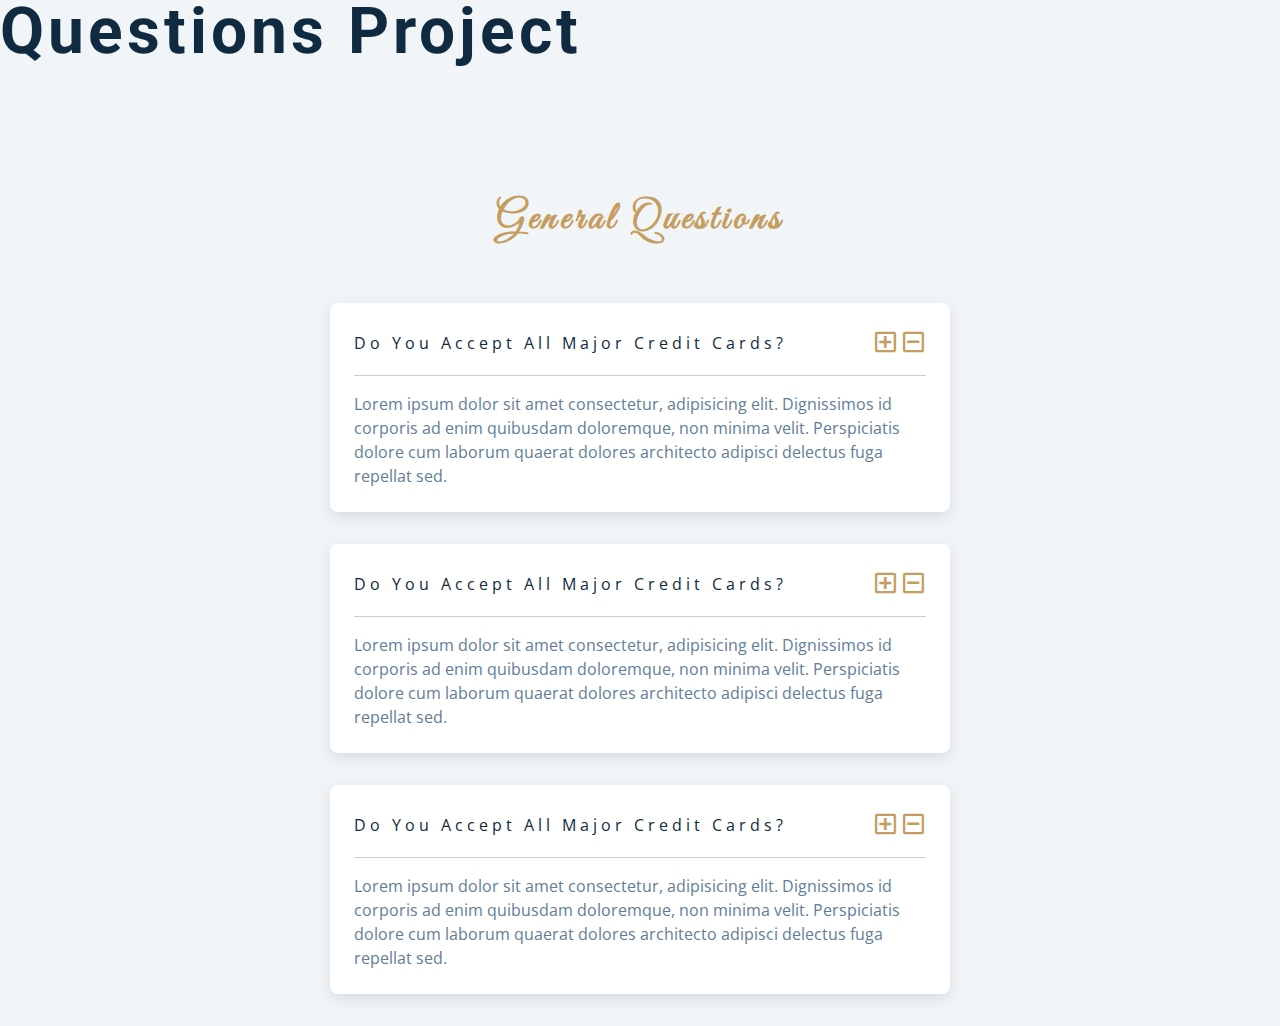
==== question/index.html @ 7cd5268a "questions box" ====
<!DOCTYPE html>
<html lang="en">
  <head>
    <meta charset="UTF-8" />
    <meta name="viewport" content="width=device-width, initial-scale=1.0" />
    <title>Q & A</title>
    <!-- font-awesome -->
    <link
      rel="stylesheet"
      href="https://cdnjs.cloudflare.com/ajax/libs/font-awesome/5.14.0/css/all.min.css"
    />
    <!-- extra fonts -->
    <link
      href="https://fonts.googleapis.com/css?family=Great+Vibes&display=swap"
      rel="stylesheet"
    />
    <!-- styles -->
    <link rel="stylesheet" href="styles.css" />
  </head>
  <body>
    <h1>questions project</h1>
    <section class="questions">
      <div class="title">
        <h2>general questions</h2>
      </div>
      <div class="section-center">
        <!-- single question -->
        <article class="question">
          <!-- question title -->
          <div class="question-title">
            <p>do you accept all major credit cards?</p>
            <button type="button" class="question-btn">
              <span class="plus-icon">
                <i class="far fa-plus-square"></i>
              </span>
              <span class="minus-icon">
                <i class="far fa-minus-square"></i>
              </span>
            </button>
          </div>
          <!-- question text -->
          <div class="question-text">
            <p>
              Lorem ipsum dolor sit amet consectetur, adipisicing elit.
              Dignissimos id corporis ad enim quibusdam doloremque, non minima
              velit. Perspiciatis dolore cum laborum quaerat dolores architecto
              adipisci delectus fuga repellat sed.
            </p>
          </div>
        </article>

        <article class="question">
          <!-- question title -->
          <div class="question-title">
            <p>do you accept all major credit cards?</p>
            <button type="button" class="question-btn">
              <span class="plus-icon">
                <i class="far fa-plus-square"></i>
              </span>
              <span class="minus-icon">
                <i class="far fa-minus-square"></i>
              </span>
            </button>
          </div>
          <!-- question text -->
          <div class="question-text">
            <p>
              Lorem ipsum dolor sit amet consectetur, adipisicing elit.
              Dignissimos id corporis ad enim quibusdam doloremque, non minima
              velit. Perspiciatis dolore cum laborum quaerat dolores architecto
              adipisci delectus fuga repellat sed.
            </p>
          </div>
        </article>

        <article class="question">
          <!-- question title -->
          <div class="question-title">
            <p>do you accept all major credit cards?</p>
            <button type="button" class="question-btn">
              <span class="plus-icon">
                <i class="far fa-plus-square"></i>
              </span>
              <span class="minus-icon">
                <i class="far fa-minus-square"></i>
              </span>
            </button>
          </div>
          <!-- question text -->
          <div class="question-text">
            <p>
              Lorem ipsum dolor sit amet consectetur, adipisicing elit.
              Dignissimos id corporis ad enim quibusdam doloremque, non minima
              velit. Perspiciatis dolore cum laborum quaerat dolores architecto
              adipisci delectus fuga repellat sed.
            </p>
          </div>
        </article>
      </div>
    </section>

    <!-- javascript -->
    <script src="app.js"></script>
  </body>
</html>
---- question/styles.css ----
/*
=============== 
Fonts
===============
*/
@import url("https://fonts.googleapis.com/css?family=Open+Sans|Roboto:400,700&display=swap");

/*
=============== 
Variables
===============
*/

:root {
  /* dark shades of primary color*/
  --clr-primary-1: hsl(205, 86%, 17%);
  --clr-primary-2: hsl(205, 77%, 27%);
  --clr-primary-3: hsl(205, 72%, 37%);
  --clr-primary-4: hsl(205, 63%, 48%);
  /* primary/main color */
  --clr-primary-5: #49a6e9;
  /* lighter shades of primary color */
  --clr-primary-6: hsl(205, 89%, 70%);
  --clr-primary-7: hsl(205, 90%, 76%);
  --clr-primary-8: hsl(205, 86%, 81%);
  --clr-primary-9: hsl(205, 90%, 88%);
  --clr-primary-10: hsl(205, 100%, 96%);
  /* darkest grey - used for headings */
  --clr-grey-1: hsl(209, 61%, 16%);
  --clr-grey-2: hsl(211, 39%, 23%);
  --clr-grey-3: hsl(209, 34%, 30%);
  --clr-grey-4: hsl(209, 28%, 39%);
  /* grey used for paragraphs */
  --clr-grey-5: hsl(210, 22%, 49%);
  --clr-grey-6: hsl(209, 23%, 60%);
  --clr-grey-7: hsl(211, 27%, 70%);
  --clr-grey-8: hsl(210, 31%, 80%);
  --clr-grey-9: hsl(212, 33%, 89%);
  --clr-grey-10: hsl(210, 36%, 96%);
  --clr-white: #fff;
  --clr-red-dark: hsl(360, 67%, 44%);
  --clr-red-light: hsl(360, 71%, 66%);
  --clr-green-dark: hsl(125, 67%, 44%);
  --clr-green-light: hsl(125, 71%, 66%);
  --clr-gold: #c59d5f;
  --clr-black: #222;
  --ff-primary: "Roboto", sans-serif;
  --ff-secondary: "Open Sans", sans-serif;
  --transition: all 0.3s linear;
  --spacing: 0.25rem;
  --radius: 0.5rem;
  --light-shadow: 0 5px 15px rgba(0, 0, 0, 0.1);
  --dark-shadow: 0 5px 15px rgba(0, 0, 0, 0.2);
  --max-width: 1170px;
  --fixed-width: 620px;
}
/*
=============== 
Global Styles
===============
*/

*,
::after,
::before {
  margin: 0;
  padding: 0;
  box-sizing: border-box;
}
body {
  font-family: var(--ff-secondary);
  background: var(--clr-grey-10);
  color: var(--clr-grey-1);
  line-height: 1.5;
  font-size: 0.875rem;
}
ul {
  list-style-type: none;
}
a {
  text-decoration: none;
}
img:not(.logo) {
  width: 100%;
}
img {
  display: block;
}

h1,
h2,
h3,
h4 {
  letter-spacing: var(--spacing);
  text-transform: capitalize;
  line-height: 1.25;
  margin-bottom: 0.75rem;
  font-family: var(--ff-primary);
}
h1 {
  font-size: 3rem;
}
h2 {
  font-size: 2rem;
}
h3 {
  font-size: 1.25rem;
}
h4 {
  font-size: 0.875rem;
}
p {
  margin-bottom: 1.25rem;
  color: var(--clr-grey-5);
}
@media screen and (min-width: 800px) {
  h1 {
    font-size: 4rem;
  }
  h2 {
    font-size: 2.5rem;
  }
  h3 {
    font-size: 1.75rem;
  }
  h4 {
    font-size: 1rem;
  }
  body {
    font-size: 1rem;
  }
  h1,
  h2,
  h3,
  h4 {
    line-height: 1;
  }
}
/*  global classes */

.btn {
  text-transform: uppercase;
  background: transparent;
  color: var(--clr-black);
  padding: 0.375rem 0.75rem;
  letter-spacing: var(--spacing);
  display: inline-block;
  transition: var(--transition);
  font-size: 0.875rem;
  border: 2px solid var(--clr-black);
  cursor: pointer;
  box-shadow: 0 1px 3px rgba(0, 0, 0, 0.2);
  border-radius: var(--radius);
}
.btn:hover {
  color: var(--clr-white);
  background: var(--clr-black);
}
/* section */
.section {
  padding: 5rem 0;
}

.section-center {
  width: 90vw;
  margin: 0 auto;
  max-width: 1170px;
}
@media screen and (min-width: 992px) {
  .section-center {
    width: 95vw;
  }
}
main {
  min-height: 100vh;
  display: grid;
  place-items: center;
}
/*
=============== 
Questions
===============
*/
.title {
  margin-top: 15vh;
  margin-bottom: 4rem;
}
.title h2 {
  color: var(--clr-gold);
  font-family: "Great Vibes", cursive;
  text-align: center;
}
.section-center {
  max-width: var(--fixed-width);
}
.question {
  background: var(--clr-white);
  border-radius: var(--radius);
  box-shadow: var(--light-shadow);
  padding: 1.5rem 1.5rem 0 1.5rem;
  margin-bottom: 2rem;
}
.question-title {
  display: flex;
  justify-content: space-between;
  align-items: center;
  text-transform: capitalize;
  padding-bottom: 1rem;
}
.question-title p {
  margin-bottom: 0;
  letter-spacing: var(--spacing);
  color: var(--clr-grey-1);
}
.question-btn {
  font-size: 1.5rem;
  background: transparent;
  border-color: transparent;
  cursor: pointer;
  color: var(--clr-gold);
  transition: var(--transition);
}
.question-btn:hover {
  transform: rotate(90deg);
}
.question-text {
  padding: 1rem 0 1.5rem 0;
  border-top: 1px solid rgba(0, 0, 0, 0.2);
}
.question-text p {
  margin-bottom: 0;
}
/* hide text */
/* .question-text {
  display: none;
}
.show-text .question-text {
  display: block;
}
.minus-icon {
  display: none;
}
.show-text .minus-icon {
  display: inline;
}
.show-text .plus-icon {
  display: none;
} */
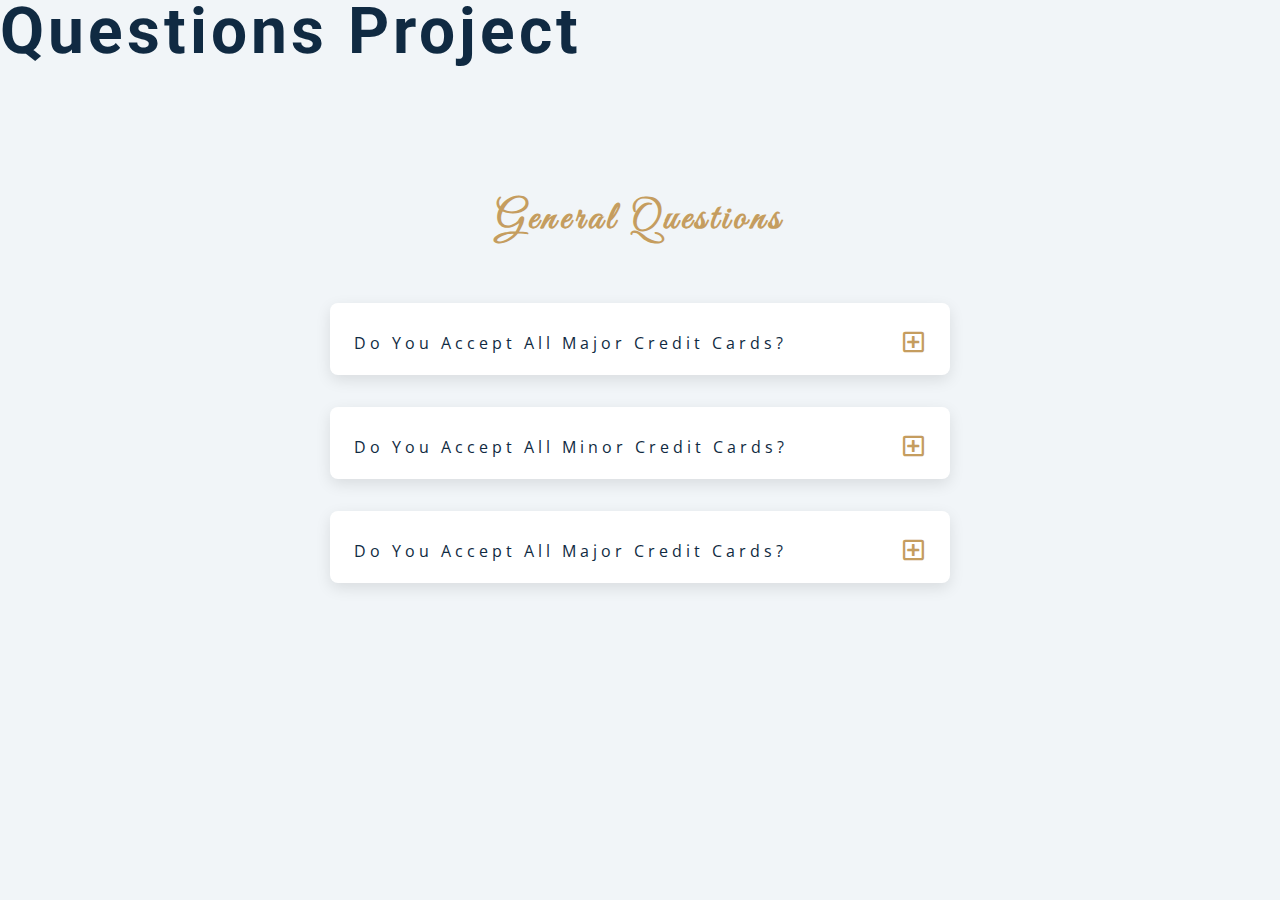
==== commit 4a47db5c: "toggle, how to select currentTarget element" ====
--- a/question/index.html
+++ b/question/index.html
@@ -15,7 +15,7 @@
       rel="stylesheet"
     />
     <!-- styles -->
-    <link rel="stylesheet" href="styles.css" />
+    <link rel="stylesheet" href="./styles.css" />
   </head>
   <body>
     <h1>questions project</h1>
@@ -52,7 +52,7 @@
         <article class="question">
           <!-- question title -->
           <div class="question-title">
-            <p>do you accept all major credit cards?</p>
+            <p>do you accept all minor credit cards?</p>
             <button type="button" class="question-btn">
               <span class="plus-icon">
                 <i class="far fa-plus-square"></i>
--- a/question/styles.css
+++ b/question/styles.css
@@ -230,8 +230,8 @@
 .question-text p {
   margin-bottom: 0;
 }
-/* hide text */
-/* .question-text {
+
+.question-text {
   display: none;
 }
 .show-text .question-text {
@@ -245,4 +245,4 @@
 }
 .show-text .plus-icon {
   display: none;
-} */
+}
